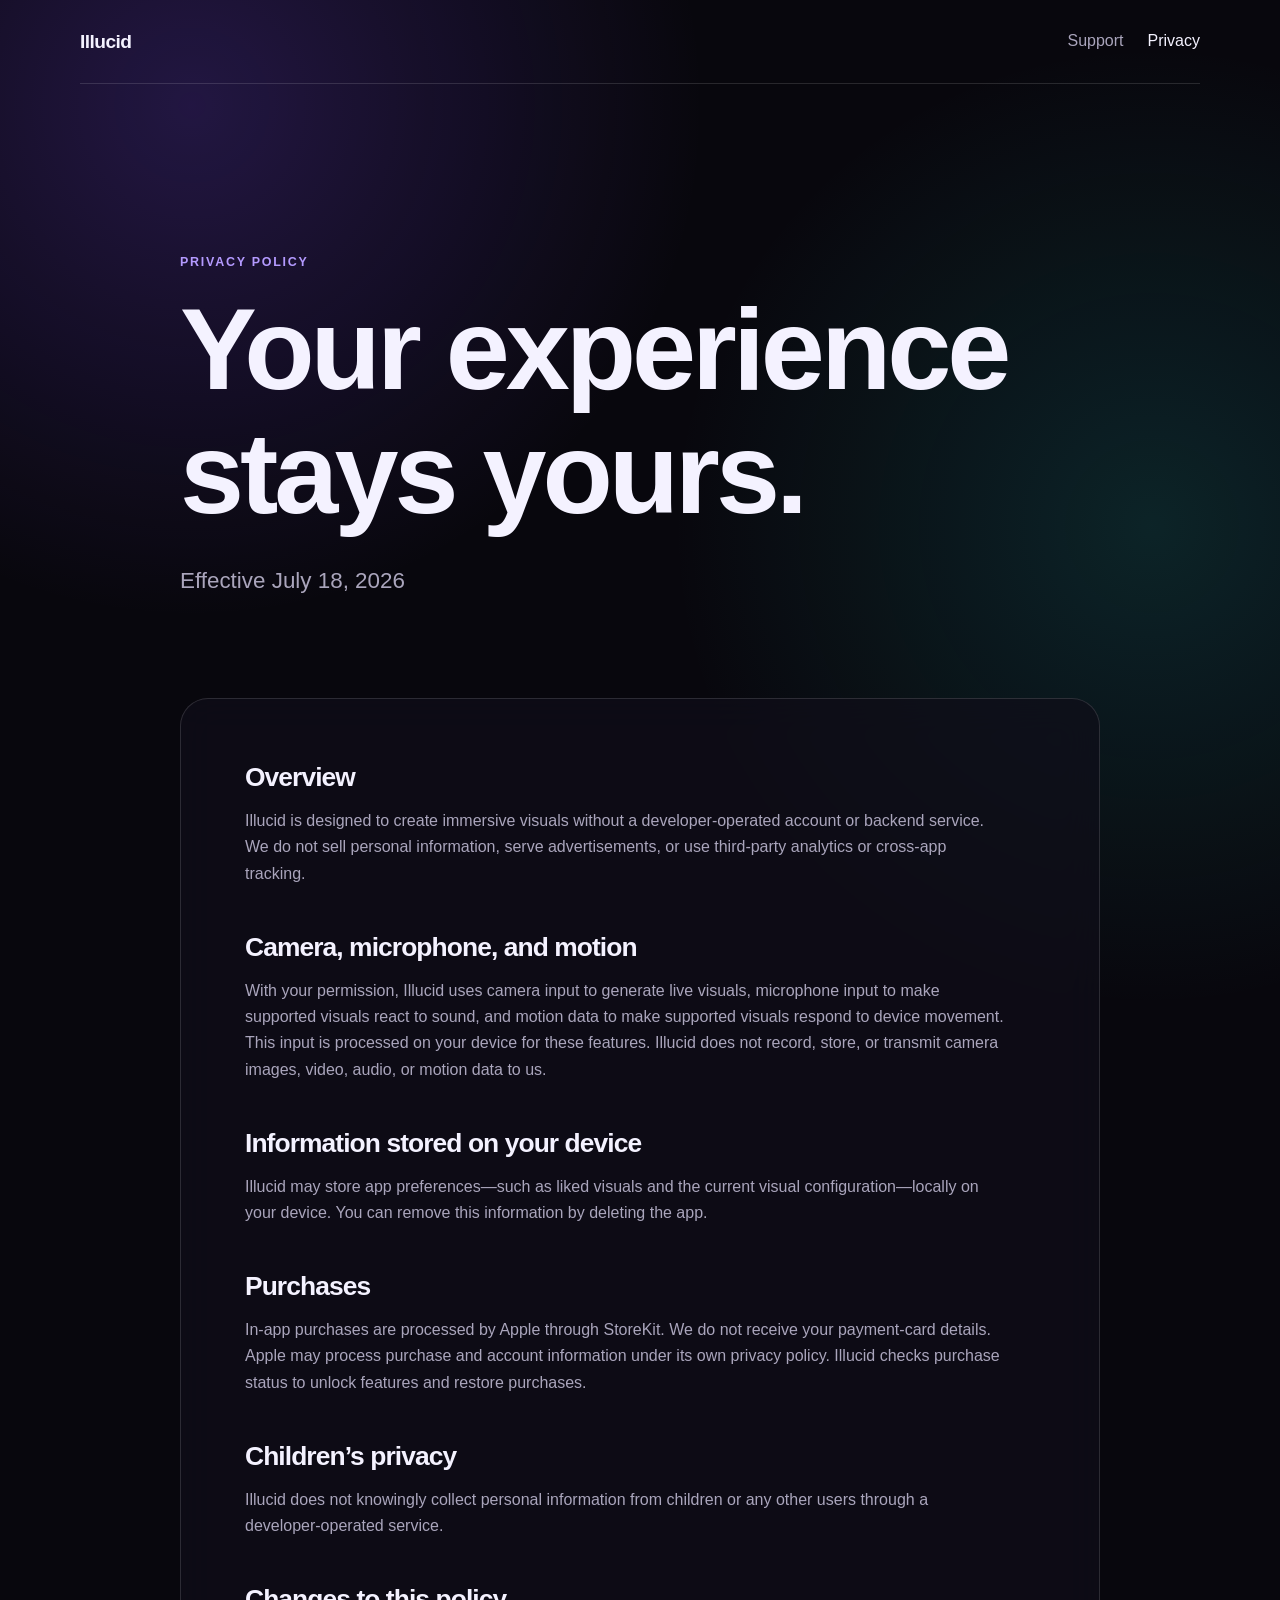
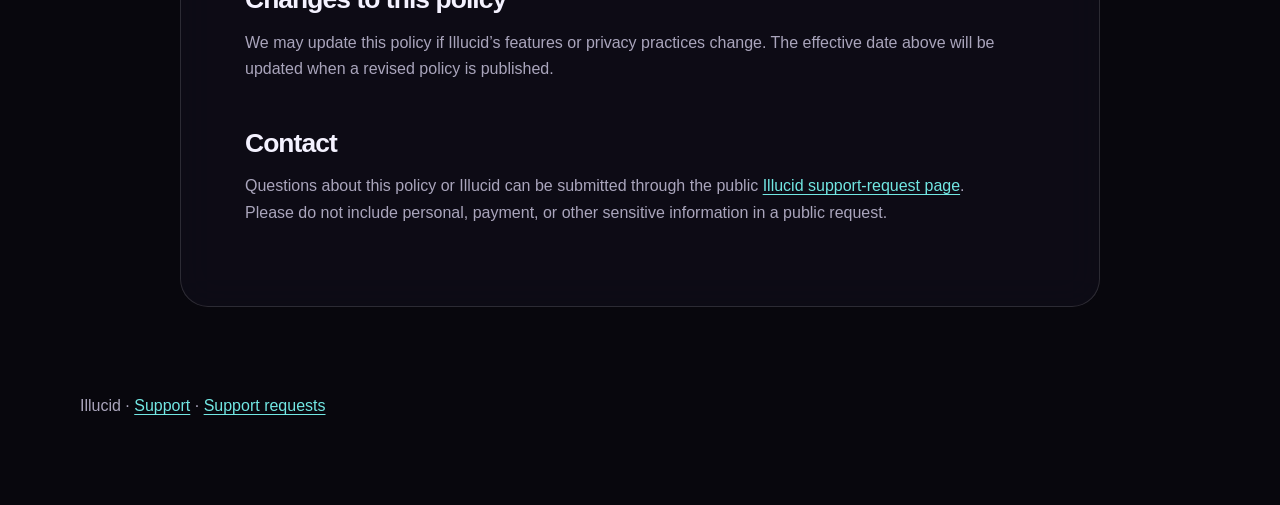
==== privacy.html @ 4a73cbdd "Publish Illucid support and privacy pages" ====
<!doctype html>
<html lang="en">
<head>
  <meta charset="utf-8">
  <meta name="viewport" content="width=device-width, initial-scale=1">
  <meta name="description" content="Privacy Policy for the Illucid app.">
  <title>Privacy Policy · Illucid</title>
  <link rel="stylesheet" href="styles.css">
</head>
<body>
  <header class="site-header">
    <a class="brand" href="./" aria-label="Illucid support home">Illucid</a>
    <nav aria-label="Primary navigation">
      <a href="./">Support</a>
      <a aria-current="page" href="privacy.html">Privacy</a>
    </nav>
  </header>

  <main class="policy">
    <section class="hero compact">
      <p class="eyebrow">Privacy Policy</p>
      <h1>Your experience stays yours.</h1>
      <p class="lede">Effective July 18, 2026</p>
    </section>

    <article class="panel prose">
      <h2>Overview</h2>
      <p>Illucid is designed to create immersive visuals without a developer-operated account or backend service. We do not sell personal information, serve advertisements, or use third-party analytics or cross-app tracking.</p>

      <h2>Camera, microphone, and motion</h2>
      <p>With your permission, Illucid uses camera input to generate live visuals, microphone input to make supported visuals react to sound, and motion data to make supported visuals respond to device movement. This input is processed on your device for these features. Illucid does not record, store, or transmit camera images, video, audio, or motion data to us.</p>

      <h2>Information stored on your device</h2>
      <p>Illucid may store app preferences—such as liked visuals and the current visual configuration—locally on your device. You can remove this information by deleting the app.</p>

      <h2>Purchases</h2>
      <p>In-app purchases are processed by Apple through StoreKit. We do not receive your payment-card details. Apple may process purchase and account information under its own privacy policy. Illucid checks purchase status to unlock features and restore purchases.</p>

      <h2>Children’s privacy</h2>
      <p>Illucid does not knowingly collect personal information from children or any other users through a developer-operated service.</p>

      <h2>Changes to this policy</h2>
      <p>We may update this policy if Illucid’s features or privacy practices change. The effective date above will be updated when a revised policy is published.</p>

      <h2>Contact</h2>
      <p>Questions about this policy or Illucid can be submitted through the public <a href="https://github.com/distrbnce/illucid-support/issues/new">Illucid support-request page</a>. Please do not include personal, payment, or other sensitive information in a public request.</p>
    </article>
  </main>

  <footer>
    <p>Illucid · <a href="./">Support</a> · <a href="https://github.com/distrbnce/illucid-support/issues">Support requests</a></p>
  </footer>
</body>
</html>
---- styles.css ----
:root {
  color-scheme: dark;
  --ink: #f4f2ff;
  --muted: #aaa5bc;
  --line: rgba(255,255,255,.13);
  --panel: rgba(16,14,25,.72);
  --violet: #b49aff;
  --cyan: #72e7e3;
}

* { box-sizing: border-box; }

html { background: #08070d; }

body {
  margin: 0;
  color: var(--ink);
  font: 16px/1.65 ui-sans-serif, -apple-system, BlinkMacSystemFont, "Segoe UI", sans-serif;
  background:
    radial-gradient(circle at 15% 5%, rgba(128,75,255,.22), transparent 32rem),
    radial-gradient(circle at 90% 25%, rgba(36,210,202,.14), transparent 30rem),
    #08070d;
}

a { color: var(--cyan); text-underline-offset: .2em; }
a:hover { color: #a5fffb; }

.site-header, main, footer {
  width: min(1120px, calc(100% - 40px));
  margin-inline: auto;
}

.site-header {
  min-height: 84px;
  display: flex;
  align-items: center;
  justify-content: space-between;
  border-bottom: 1px solid var(--line);
}

.brand {
  color: var(--ink);
  font-size: 1.2rem;
  font-weight: 760;
  letter-spacing: -.03em;
  text-decoration: none;
}

nav { display: flex; gap: 24px; }
nav a { color: var(--muted); text-decoration: none; }
nav a[aria-current="page"] { color: var(--ink); }

.hero { padding: clamp(84px, 14vw, 168px) 0 clamp(72px, 10vw, 120px); }
.hero.compact { padding-bottom: 64px; }

.eyebrow {
  margin: 0 0 14px;
  color: var(--violet);
  font-size: .78rem;
  font-weight: 750;
  letter-spacing: .14em;
  text-transform: uppercase;
}

h1, h2, h3 { line-height: 1.08; letter-spacing: -.035em; }
h1 { max-width: 850px; margin: 0; font-size: clamp(3.4rem, 9vw, 7.6rem); }
h2 { margin: 0 0 34px; font-size: clamp(2rem, 4vw, 3.4rem); }
h3 { margin: 0 0 12px; font-size: 1.35rem; }

.lede { max-width: 680px; margin: 28px 0 34px; color: var(--muted); font-size: clamp(1.12rem, 2vw, 1.4rem); }

.button {
  display: inline-block;
  padding: 13px 19px;
  border: 1px solid rgba(180,154,255,.55);
  border-radius: 999px;
  color: var(--ink);
  background: rgba(180,154,255,.12);
  font-weight: 700;
  text-decoration: none;
}
.button:hover { color: white; background: rgba(180,154,255,.2); }

.panel {
  margin-bottom: 24px;
  padding: clamp(28px, 5vw, 64px);
  border: 1px solid var(--line);
  border-radius: 28px;
  background: var(--panel);
  backdrop-filter: blur(18px);
}

.grid { display: grid; grid-template-columns: repeat(2, 1fr); gap: 1px; background: var(--line); }
.grid article { padding: 28px; background: #100e19; }
.grid p, .faq p, .prose p { color: var(--muted); }

details { padding: 22px 0; border-top: 1px solid var(--line); }
details:last-child { padding-bottom: 0; }
summary { cursor: pointer; font-size: 1.1rem; font-weight: 700; }
details p { max-width: 760px; margin-bottom: 0; }

.policy { max-width: 920px; }
.prose h2 { margin: 46px 0 10px; font-size: 1.65rem; }
.prose h2:first-child { margin-top: 0; }
.prose p { max-width: 760px; }

footer { padding: 46px 0 70px; color: var(--muted); }

@media (max-width: 640px) {
  .site-header, main, footer { width: min(100% - 28px, 1120px); }
  .grid { grid-template-columns: 1fr; }
  .grid article { padding: 22px; }
  .panel { border-radius: 20px; }
  nav { gap: 16px; }
}

@media (prefers-reduced-motion: no-preference) {
  .button { transition: background-color .2s ease, color .2s ease; }
}
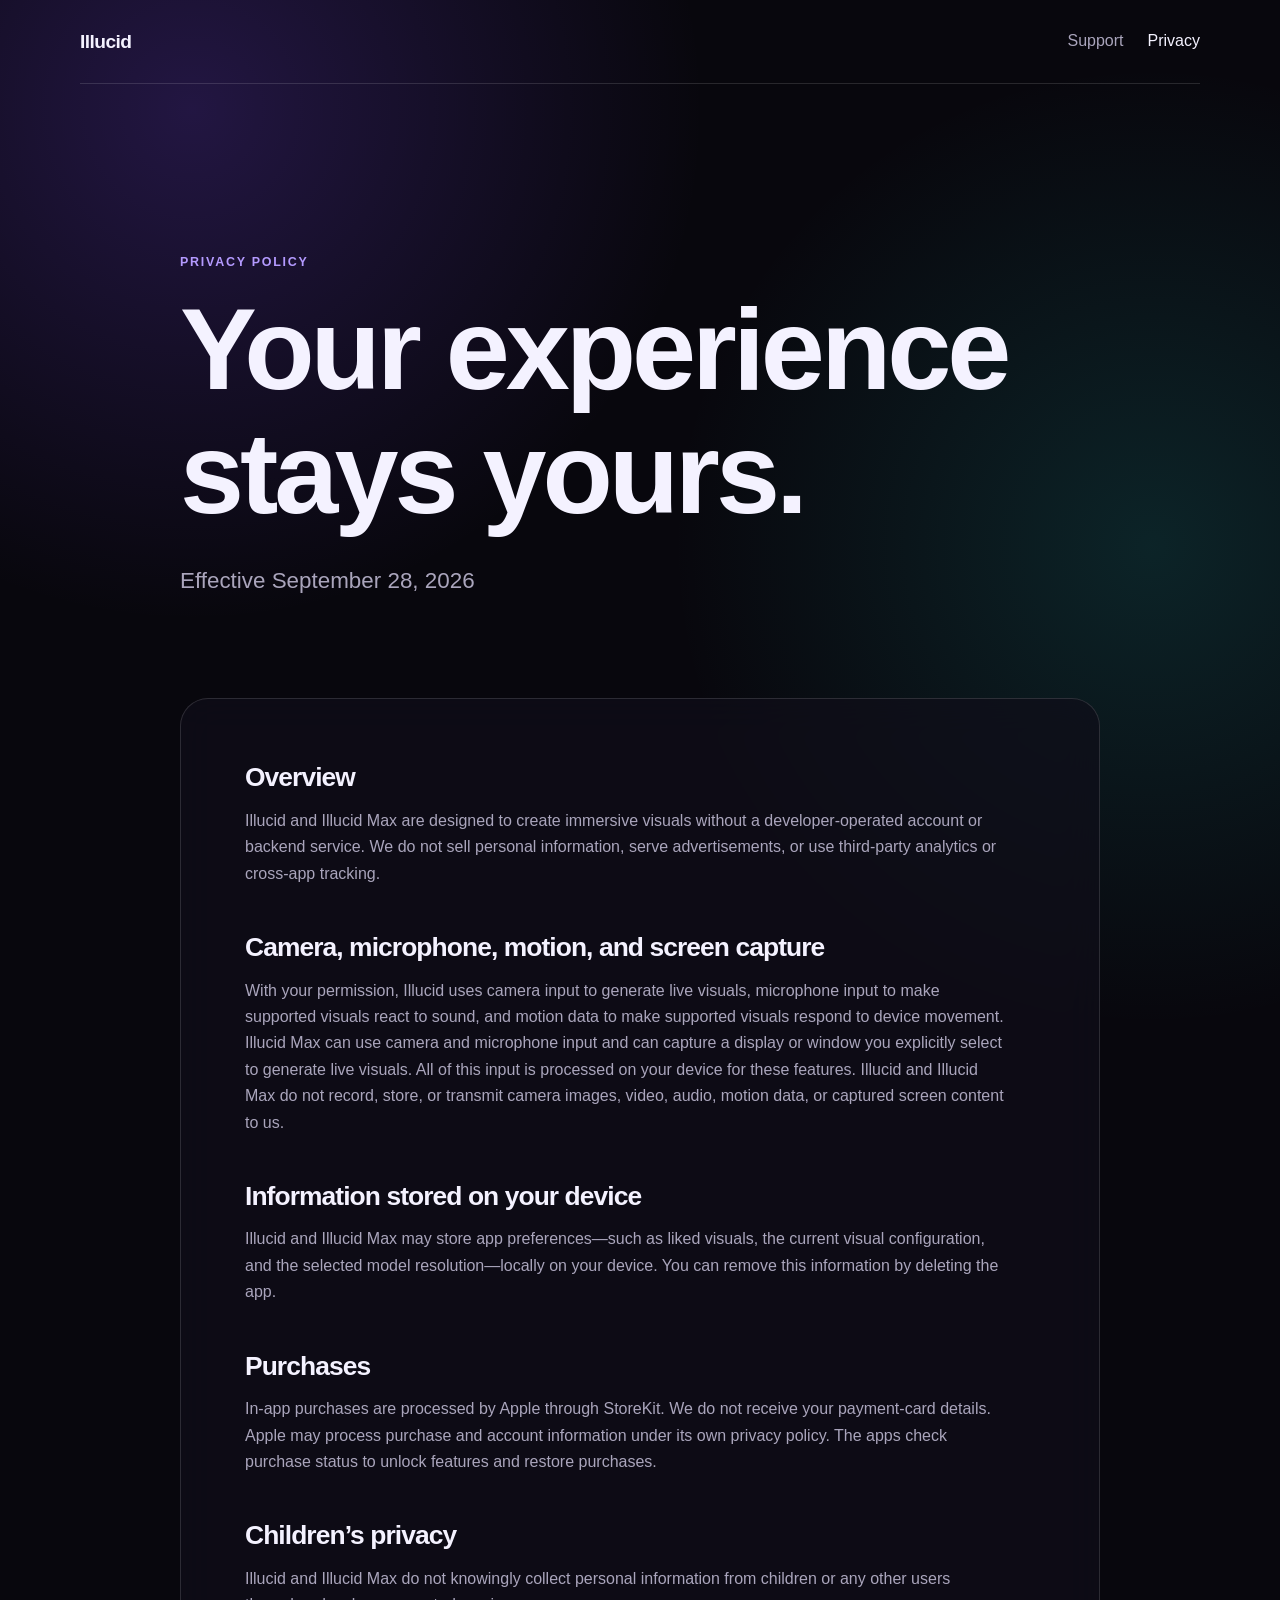
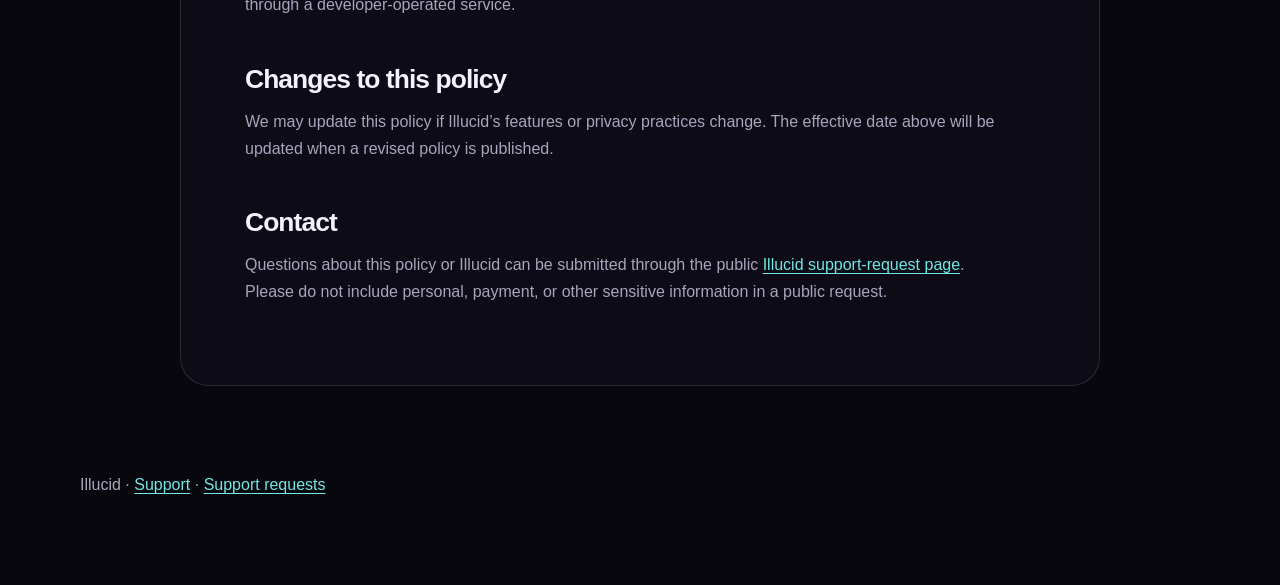
==== commit 235a1f7a: "Update privacy policy for Illucid Max" ====
--- a/privacy.html
+++ b/privacy.html
@@ -3,7 +3,7 @@
 <head>
   <meta charset="utf-8">
   <meta name="viewport" content="width=device-width, initial-scale=1">
-  <meta name="description" content="Privacy Policy for the Illucid app.">
+  <meta name="description" content="Privacy Policy for the Illucid and Illucid Max apps.">
   <title>Privacy Policy · Illucid</title>
   <link rel="stylesheet" href="styles.css">
 </head>
@@ -20,24 +20,24 @@
     <section class="hero compact">
       <p class="eyebrow">Privacy Policy</p>
       <h1>Your experience stays yours.</h1>
-      <p class="lede">Effective July 18, 2026</p>
+      <p class="lede">Effective September 28, 2026</p>
     </section>
 
     <article class="panel prose">
       <h2>Overview</h2>
-      <p>Illucid is designed to create immersive visuals without a developer-operated account or backend service. We do not sell personal information, serve advertisements, or use third-party analytics or cross-app tracking.</p>
+      <p>Illucid and Illucid Max are designed to create immersive visuals without a developer-operated account or backend service. We do not sell personal information, serve advertisements, or use third-party analytics or cross-app tracking.</p>
 
-      <h2>Camera, microphone, and motion</h2>
-      <p>With your permission, Illucid uses camera input to generate live visuals, microphone input to make supported visuals react to sound, and motion data to make supported visuals respond to device movement. This input is processed on your device for these features. Illucid does not record, store, or transmit camera images, video, audio, or motion data to us.</p>
+      <h2>Camera, microphone, motion, and screen capture</h2>
+      <p>With your permission, Illucid uses camera input to generate live visuals, microphone input to make supported visuals react to sound, and motion data to make supported visuals respond to device movement. Illucid Max can use camera and microphone input and can capture a display or window you explicitly select to generate live visuals. All of this input is processed on your device for these features. Illucid and Illucid Max do not record, store, or transmit camera images, video, audio, motion data, or captured screen content to us.</p>
 
       <h2>Information stored on your device</h2>
-      <p>Illucid may store app preferences—such as liked visuals and the current visual configuration—locally on your device. You can remove this information by deleting the app.</p>
+      <p>Illucid and Illucid Max may store app preferences—such as liked visuals, the current visual configuration, and the selected model resolution—locally on your device. You can remove this information by deleting the app.</p>
 
       <h2>Purchases</h2>
-      <p>In-app purchases are processed by Apple through StoreKit. We do not receive your payment-card details. Apple may process purchase and account information under its own privacy policy. Illucid checks purchase status to unlock features and restore purchases.</p>
+      <p>In-app purchases are processed by Apple through StoreKit. We do not receive your payment-card details. Apple may process purchase and account information under its own privacy policy. The apps check purchase status to unlock features and restore purchases.</p>
 
       <h2>Children’s privacy</h2>
-      <p>Illucid does not knowingly collect personal information from children or any other users through a developer-operated service.</p>
+      <p>Illucid and Illucid Max do not knowingly collect personal information from children or any other users through a developer-operated service.</p>
 
       <h2>Changes to this policy</h2>
       <p>We may update this policy if Illucid’s features or privacy practices change. The effective date above will be updated when a revised policy is published.</p>
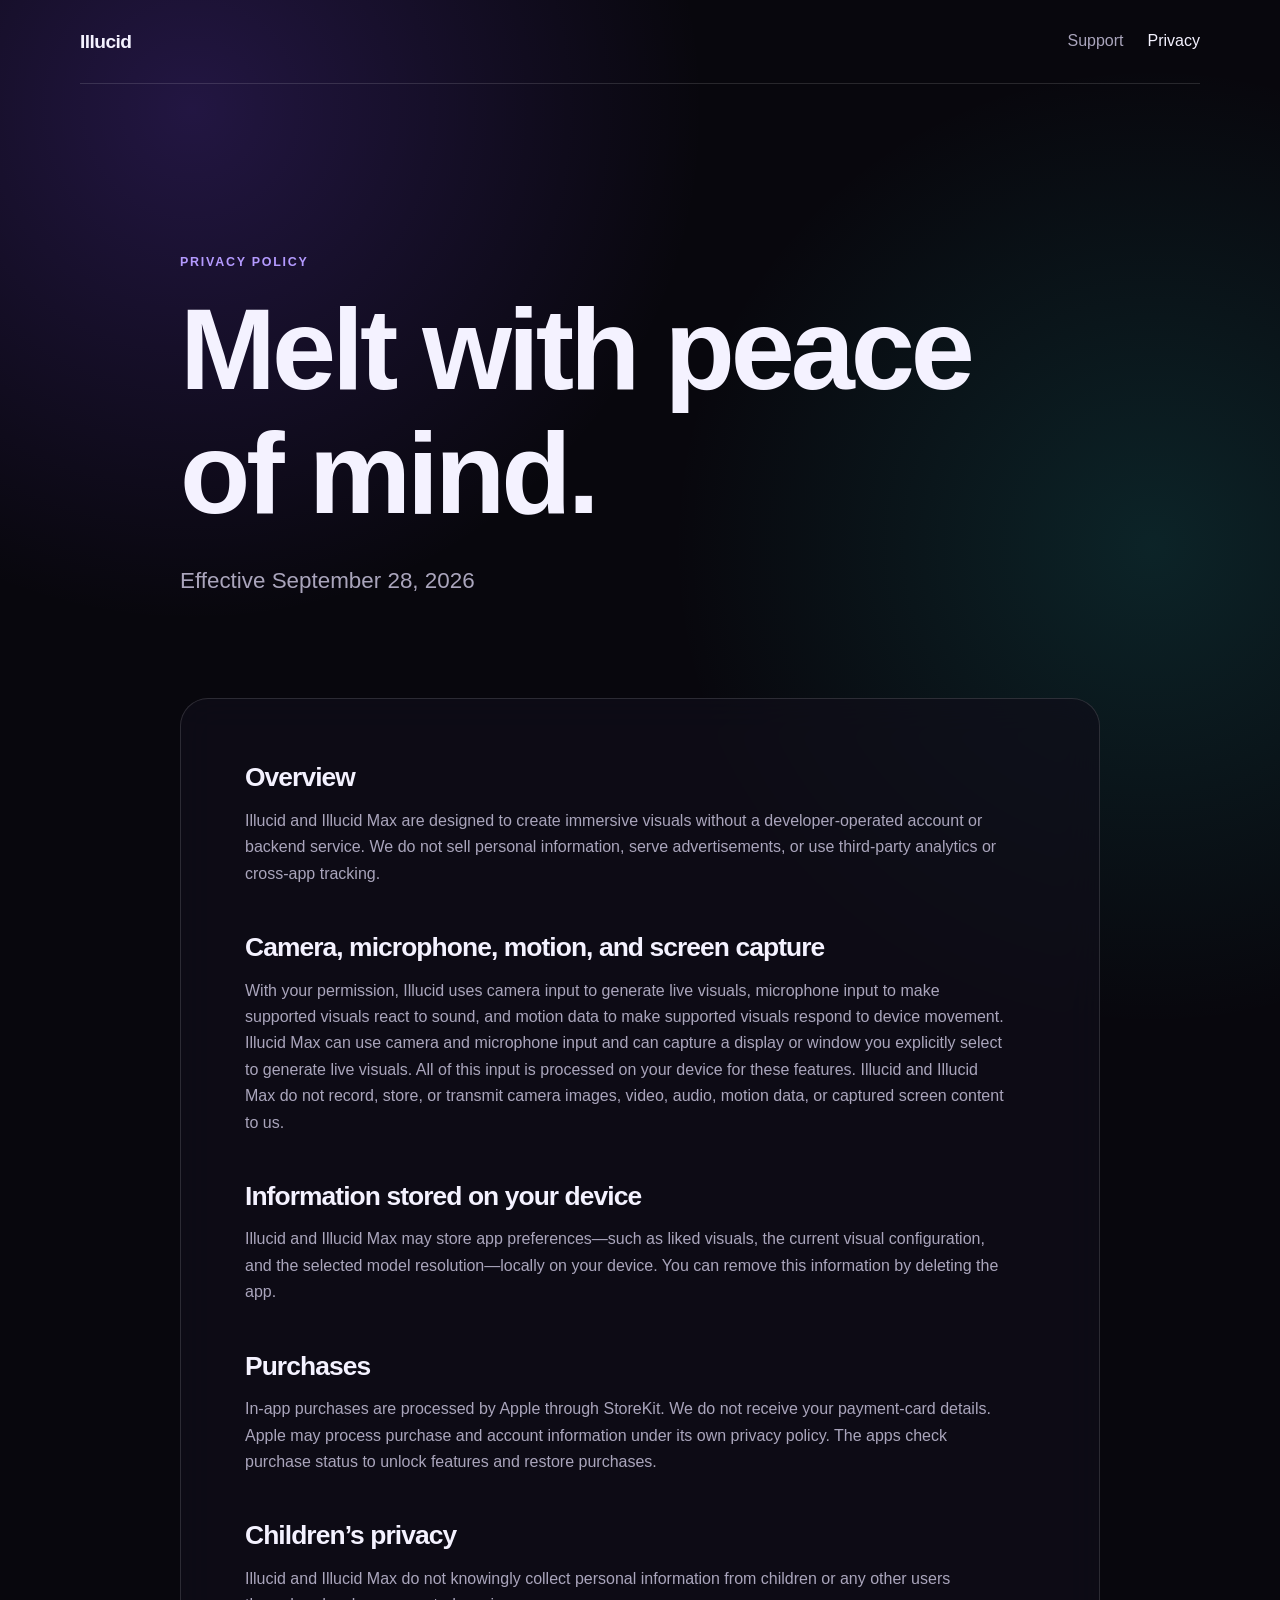
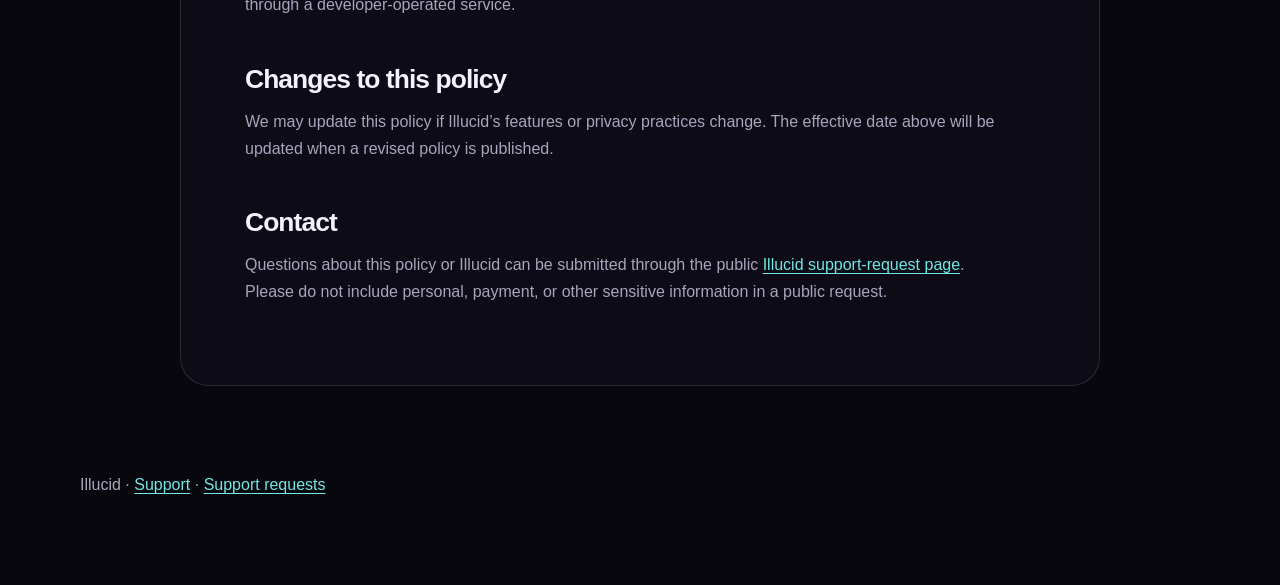
==== commit ea2a7c17: "Update the Illucid privacy policy headline" ====
--- a/privacy.html
+++ b/privacy.html
@@ -19,7 +19,7 @@
   <main class="policy">
     <section class="hero compact">
       <p class="eyebrow">Privacy Policy</p>
-      <h1>Your experience stays yours.</h1>
+      <h1>Melt with peace of mind.</h1>
       <p class="lede">Effective September 28, 2026</p>
     </section>
 
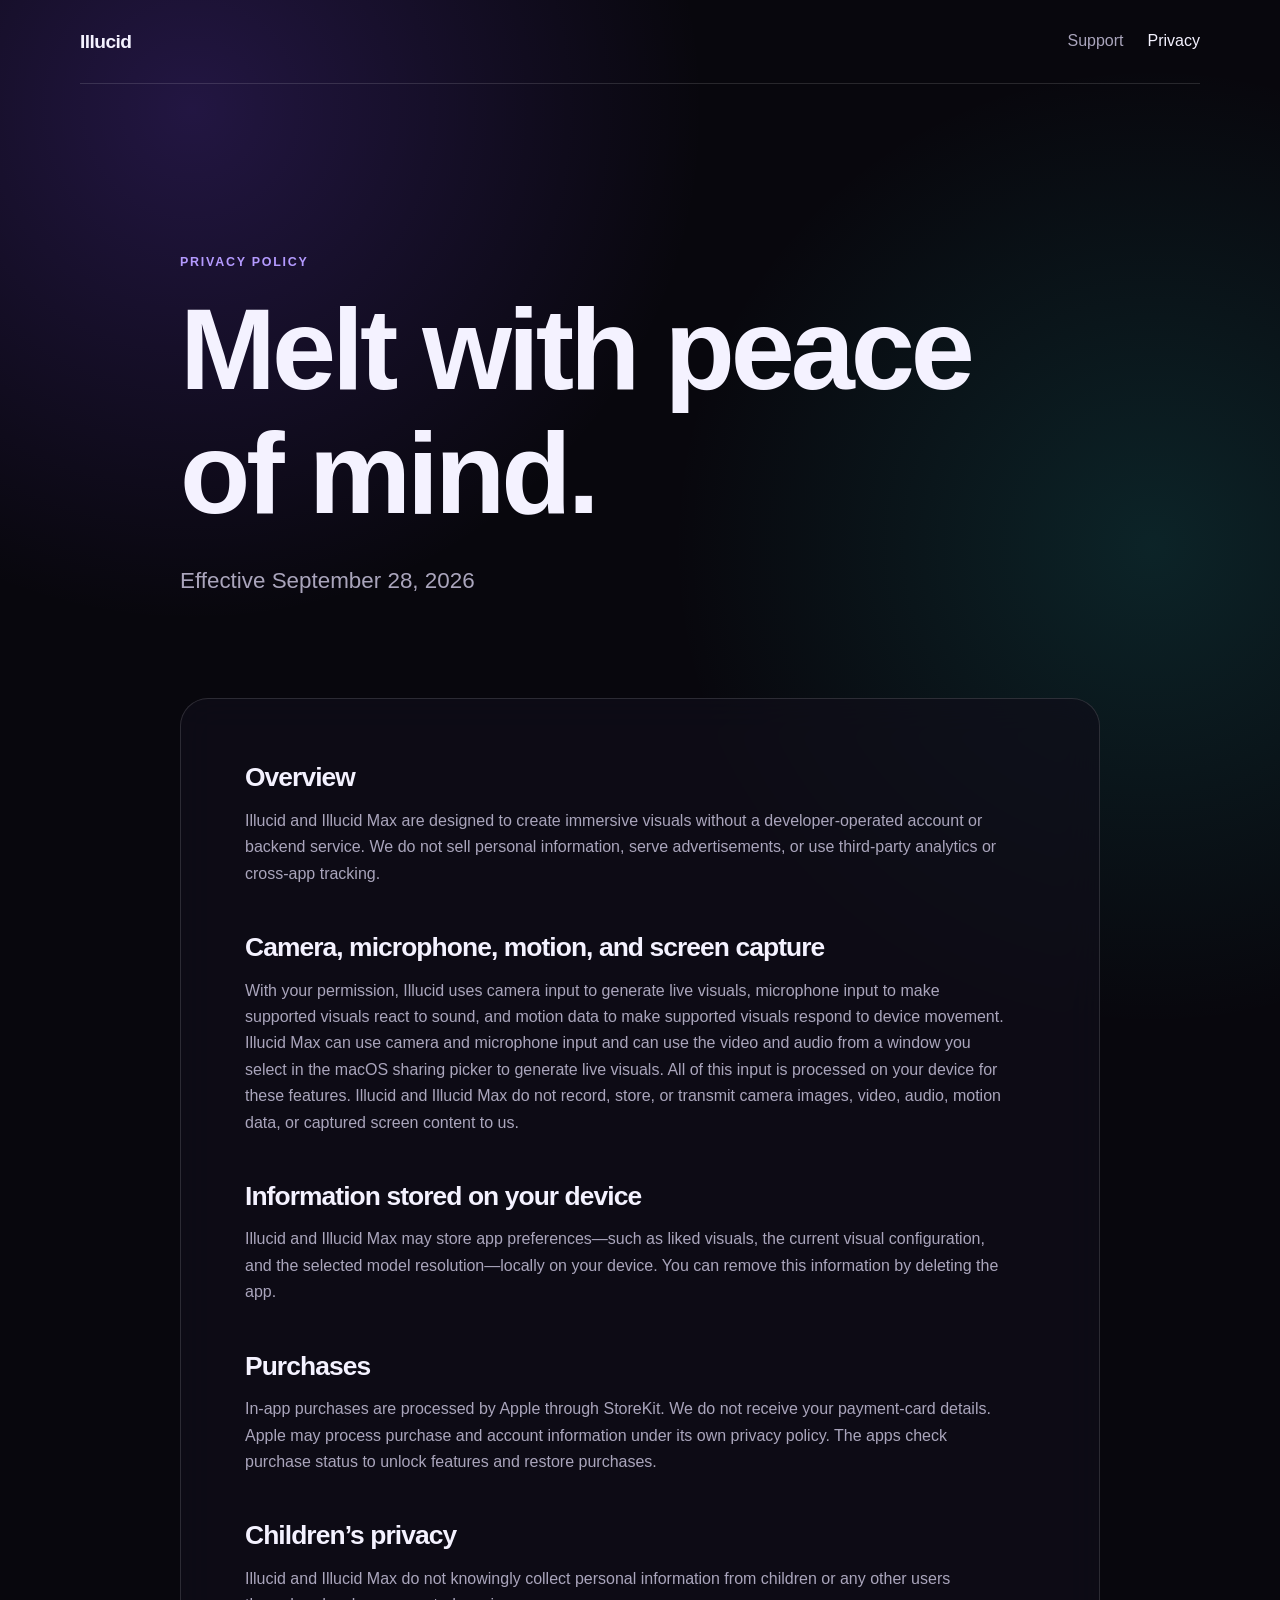
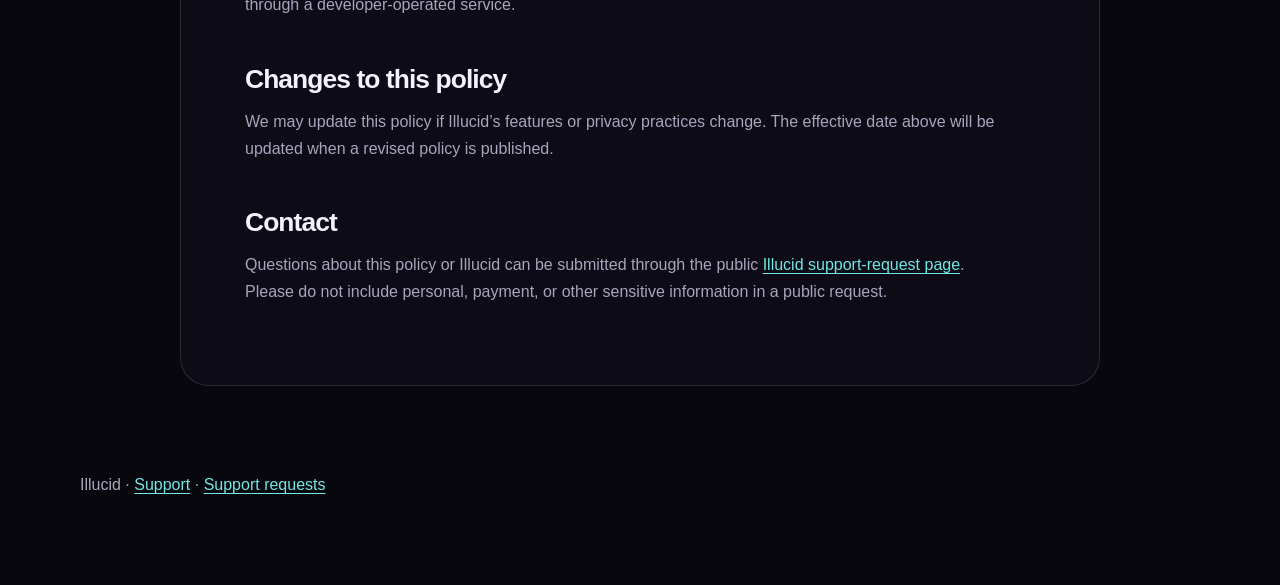
==== commit 731e2ec8: "Clarify Illucid Max window and audio privacy" ====
--- a/privacy.html
+++ b/privacy.html
@@ -28,7 +28,7 @@
       <p>Illucid and Illucid Max are designed to create immersive visuals without a developer-operated account or backend service. We do not sell personal information, serve advertisements, or use third-party analytics or cross-app tracking.</p>
 
       <h2>Camera, microphone, motion, and screen capture</h2>
-      <p>With your permission, Illucid uses camera input to generate live visuals, microphone input to make supported visuals react to sound, and motion data to make supported visuals respond to device movement. Illucid Max can use camera and microphone input and can capture a display or window you explicitly select to generate live visuals. All of this input is processed on your device for these features. Illucid and Illucid Max do not record, store, or transmit camera images, video, audio, motion data, or captured screen content to us.</p>
+      <p>With your permission, Illucid uses camera input to generate live visuals, microphone input to make supported visuals react to sound, and motion data to make supported visuals respond to device movement. Illucid Max can use camera and microphone input and can use the video and audio from a window you select in the macOS sharing picker to generate live visuals. All of this input is processed on your device for these features. Illucid and Illucid Max do not record, store, or transmit camera images, video, audio, motion data, or captured screen content to us.</p>
 
       <h2>Information stored on your device</h2>
       <p>Illucid and Illucid Max may store app preferences—such as liked visuals, the current visual configuration, and the selected model resolution—locally on your device. You can remove this information by deleting the app.</p>
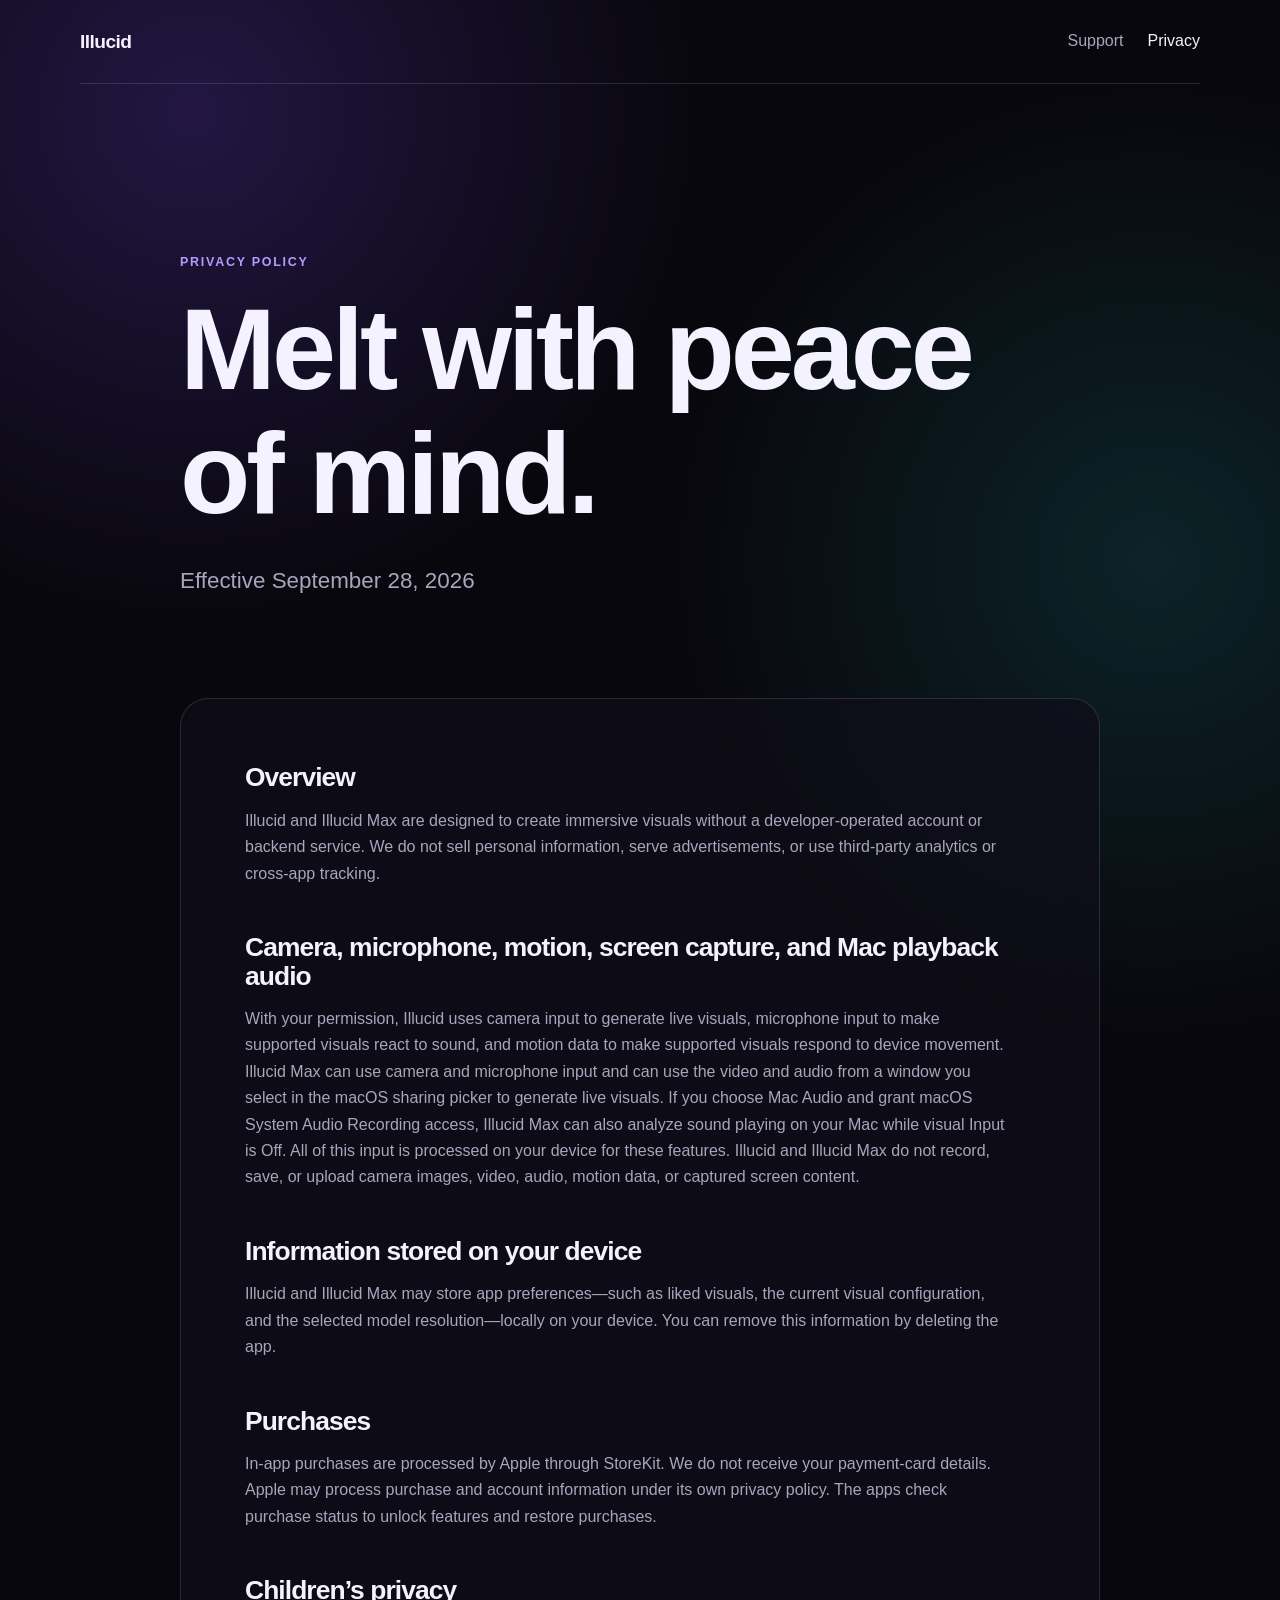
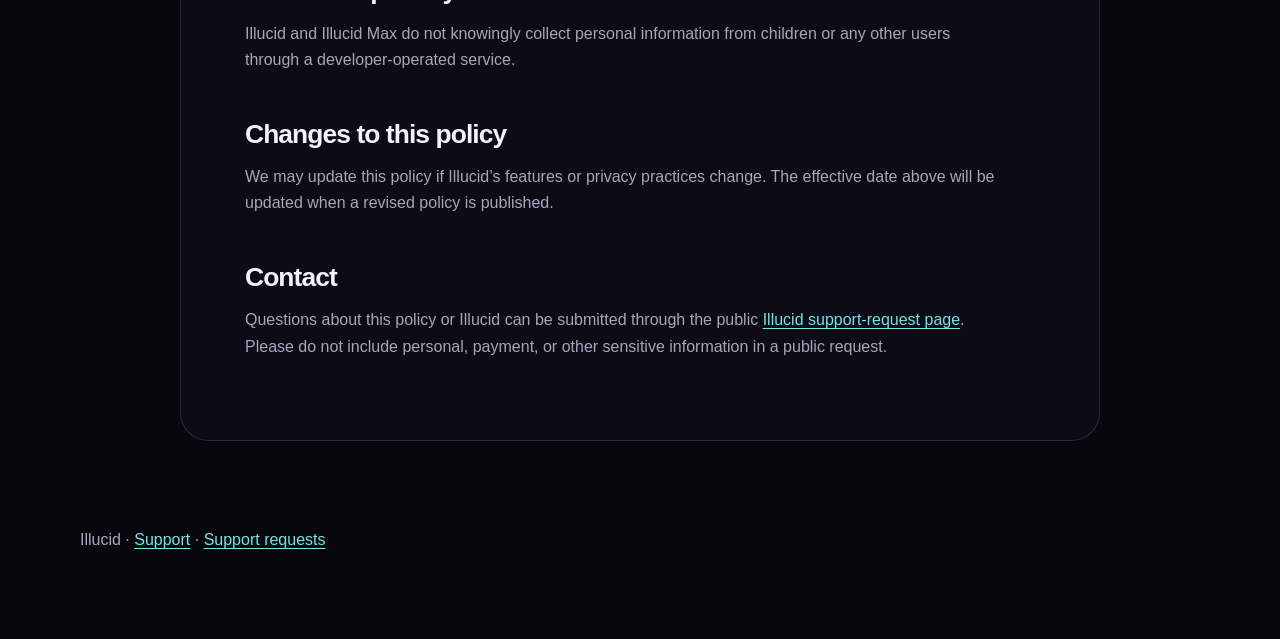
==== commit 461bc71a: "Explain Mac Audio in support and privacy pages" ====
--- a/privacy.html
+++ b/privacy.html
@@ -27,8 +27,8 @@
       <h2>Overview</h2>
       <p>Illucid and Illucid Max are designed to create immersive visuals without a developer-operated account or backend service. We do not sell personal information, serve advertisements, or use third-party analytics or cross-app tracking.</p>
 
-      <h2>Camera, microphone, motion, and screen capture</h2>
-      <p>With your permission, Illucid uses camera input to generate live visuals, microphone input to make supported visuals react to sound, and motion data to make supported visuals respond to device movement. Illucid Max can use camera and microphone input and can use the video and audio from a window you select in the macOS sharing picker to generate live visuals. All of this input is processed on your device for these features. Illucid and Illucid Max do not record, store, or transmit camera images, video, audio, motion data, or captured screen content to us.</p>
+      <h2>Camera, microphone, motion, screen capture, and Mac playback audio</h2>
+      <p>With your permission, Illucid uses camera input to generate live visuals, microphone input to make supported visuals react to sound, and motion data to make supported visuals respond to device movement. Illucid Max can use camera and microphone input and can use the video and audio from a window you select in the macOS sharing picker to generate live visuals. If you choose Mac Audio and grant macOS System Audio Recording access, Illucid Max can also analyze sound playing on your Mac while visual Input is Off. All of this input is processed on your device for these features. Illucid and Illucid Max do not record, save, or upload camera images, video, audio, motion data, or captured screen content.</p>
 
       <h2>Information stored on your device</h2>
       <p>Illucid and Illucid Max may store app preferences—such as liked visuals, the current visual configuration, and the selected model resolution—locally on your device. You can remove this information by deleting the app.</p>
